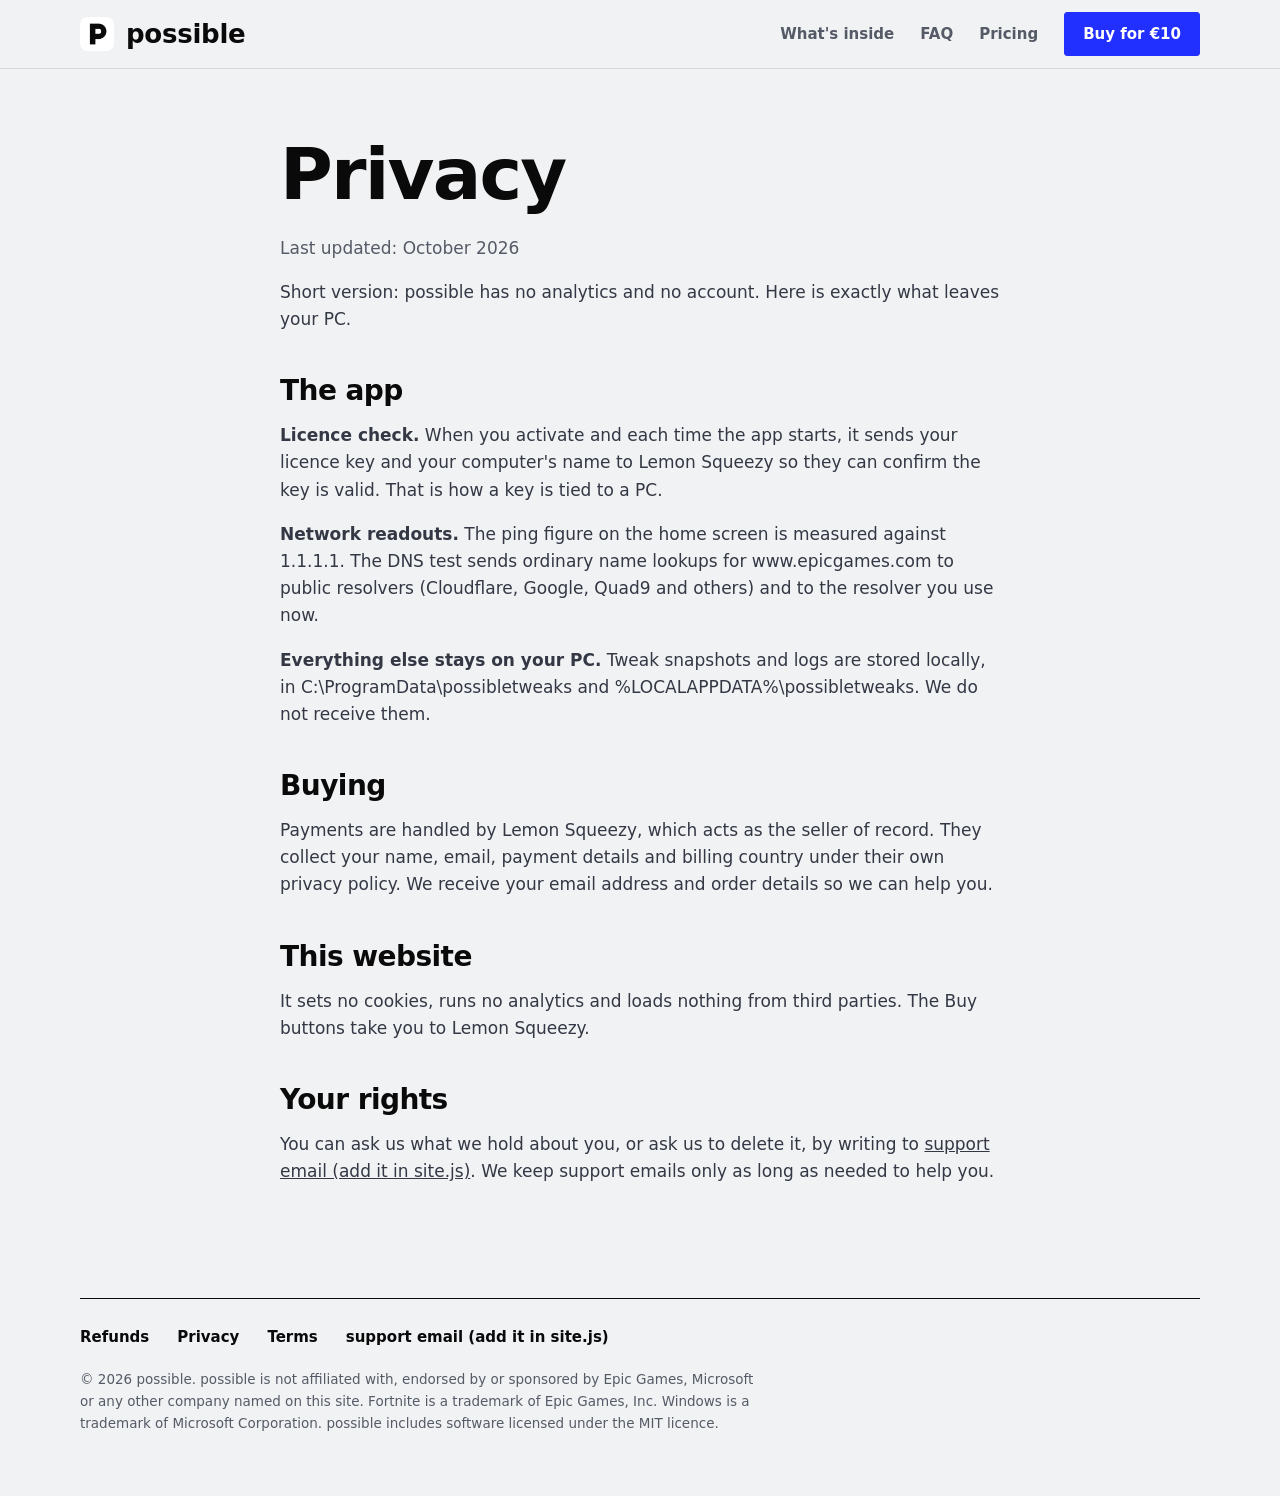
==== privacy.html @ 6659bd15 "Add files via upload" ====
<!doctype html>
<html lang="en">
<head>
<meta charset="utf-8">
<meta name="viewport" content="width=device-width, initial-scale=1">
<title>Privacy - possible</title>
<meta name="description" content="What possible and this website do with your data.">
<link rel="icon" href="img/icon.png">
<link rel="stylesheet" href="style.css">
</head>
<body>
<header class="top"><div class="wrap bar">
  <a class="brand" href="index.html"><img src="img/icon.png" alt="">possible</a>
  <nav aria-label="Main">
    <a href="index.html#inside">What's inside</a>
    <a href="index.html#faq">FAQ</a>
    <a href="index.html#pricing">Pricing</a>
    <a class="btn small" data-buy href="index.html#pricing">Buy for &euro;10</a>
  </nav>
</div></header>

<main><div class="wrap doc">
  <h1>Privacy</h1>
  <p class="date">Last updated: October 2026</p>
  <p>Short version: possible has no analytics and no account. Here is exactly what leaves your PC.</p>
  <h2>The app</h2>
  <p><strong>Licence check.</strong> When you activate and each time the app starts, it sends your licence key and your computer's name to Lemon Squeezy so they can confirm the key is valid. That is how a key is tied to a PC.</p>
  <p><strong>Network readouts.</strong> The ping figure on the home screen is measured against 1.1.1.1. The DNS test sends ordinary name lookups for www.epicgames.com to public resolvers (Cloudflare, Google, Quad9 and others) and to the resolver you use now.</p>
  <p><strong>Everything else stays on your PC.</strong> Tweak snapshots and logs are stored locally, in C:\ProgramData\possibletweaks and %LOCALAPPDATA%\possibletweaks. We do not receive them.</p>
  <h2>Buying</h2>
  <p>Payments are handled by Lemon Squeezy, which acts as the seller of record. They collect your name, email, payment details and billing country under their own privacy policy. We receive your email address and order details so we can help you.</p>
  <h2>This website</h2>
  <p>It sets no cookies, runs no analytics and loads nothing from third parties. The Buy buttons take you to Lemon Squeezy.</p>
  <h2>Your rights</h2>
  <p>You can ask us what we hold about you, or ask us to delete it, by writing to <a data-email href="#">support email</a>. We keep support emails only as long as needed to help you.</p>
</div></main>
<footer><div class="wrap">
  <div class="foot">
    <a href="refunds.html">Refunds</a><a href="privacy.html">Privacy</a><a href="terms.html">Terms</a><a data-email href="#">support email</a>
  </div>
  <p class="legal">&copy; <span id="year">2026</span> possible. possible is not affiliated with, endorsed by or sponsored by Epic Games, Microsoft or any other company named on this site. Fortnite is a trademark of Epic Games, Inc. Windows is a trademark of Microsoft Corporation. possible includes software licensed under the MIT licence.</p>
</div></footer>
<script src="site.js"></script>
</body>
</html>
---- style.css ----
:root{
  --fog:#F1F2F4; --paper:#fff; --ink:#0A0A0A; --graphite:#555B66; --line:#D5D8DE; --signal:#2230FF;
  --display:"Bahnschrift","DIN Alternate","Arial Narrow",system-ui,sans-serif;
  --text:"Segoe UI Variable Text","Segoe UI",system-ui,-apple-system,sans-serif;
}
*{box-sizing:border-box}
html{scroll-behavior:smooth}
body{margin:0;background:var(--fog);color:var(--ink);font:17px/1.6 var(--text);-webkit-font-smoothing:antialiased}
a{color:inherit}
:focus-visible{outline:3px solid var(--signal);outline-offset:3px}
.wrap{width:min(1120px,100% - 48px);margin:0 auto}

/* header */
header.top{position:sticky;top:0;z-index:10;background:rgba(241,242,244,.92);backdrop-filter:blur(8px);border-bottom:1px solid var(--line)}
.bar{display:flex;align-items:center;gap:28px;height:68px}
.brand{display:flex;align-items:center;gap:12px;font:700 26px/1 var(--display);text-decoration:none;letter-spacing:-.01em}
.brand img{width:34px;height:34px;border-radius:7px;display:block}
.bar nav{display:flex;align-items:center;gap:26px;margin-left:auto;font-weight:600;font-size:15px}
.bar nav a{text-decoration:none;color:var(--graphite)}
.bar nav a:hover{color:var(--ink)}
.bar nav a.btn{color:#fff}
.btn{display:inline-block;background:var(--signal);color:#fff;font-weight:700;text-decoration:none;padding:13px 24px;border-radius:3px;border:1.5px solid var(--signal)}
.btn:hover{background:#1522d6;border-color:#1522d6}
.btn.ghost{background:transparent;color:var(--ink);border-color:var(--ink)}
.btn.ghost:hover{background:var(--paper)}
.btn.small{padding:9px 18px;font-size:15px}

/* hero */
.hero{padding:72px 0 0}
h1{font:700 clamp(46px,8vw,104px)/.94 var(--display);letter-spacing:-.025em;margin:0 0 26px;max-width:12ch}
.lede{font-size:clamp(18px,2vw,21px);max-width:54ch;color:var(--graphite);margin:0 0 32px}
.cta{display:flex;gap:14px;flex-wrap:wrap;align-items:center}
.cta .note{color:var(--graphite);font-size:15px}
.shot{margin:64px 0 0;border:1.5px solid var(--ink);background:var(--paper);box-shadow:10px 10px 0 var(--ink)}
.shot img{display:block;width:100%;height:auto}

/* sections */
section{padding:112px 0 0}
h2{font:700 clamp(34px,5vw,58px)/1 var(--display);letter-spacing:-.02em;margin:0 0 18px;max-width:18ch}
h3{font:700 26px/1.1 var(--display);margin:0 0 8px}
.sub{color:var(--graphite);max-width:58ch;margin:0 0 48px}

.feature{display:grid;grid-template-columns:1fr 1.25fr;gap:56px;align-items:center;padding:48px 0;border-top:1.5px solid var(--ink)}
.feature:nth-of-type(even){grid-template-columns:1.25fr 1fr}
.feature:nth-of-type(even) .copy{order:2}
.feature p{color:var(--graphite);margin:0 0 12px;max-width:46ch}
.feature ul{margin:14px 0 0;padding-left:20px;color:var(--graphite)}
.feature li{margin:4px 0}
.feature img{width:100%;height:auto;display:block;border:1.5px solid var(--ink);background:var(--paper)}

.facts{display:grid;grid-template-columns:repeat(3,1fr);border-top:1.5px solid var(--ink)}
.fact{padding:26px 28px 0 0}
.fact + .fact{padding-left:28px;border-left:1px solid var(--line)}
.fact b{display:block;font:700 56px/1 var(--display);letter-spacing:-.02em}
.fact span{color:var(--graphite)}

.honest{border:1.5px solid var(--ink);background:var(--paper);padding:30px 34px;max-width:780px}
.honest p{margin:0 0 10px;color:var(--graphite)}
.honest p:last-child{margin:0}

/* pricing */
.pricing{background:var(--ink);color:#fff;margin-top:112px;padding:96px 0}
.pricing h2{color:#fff}
.price-grid{display:grid;grid-template-columns:1fr 1fr;gap:64px;align-items:start}
.price{font:700 clamp(84px,14vw,168px)/.9 var(--display);letter-spacing:-.04em;margin:0}
.price small{font:600 20px var(--text);letter-spacing:0;color:#B7BCC7;margin-left:12px}
.pricing ul{list-style:none;padding:0;margin:0 0 30px}
.pricing li{padding:12px 0;border-bottom:1px solid #2D313B}
.pricing .lede{color:#B7BCC7}
.pricing .btn{background:#fff;color:var(--ink);border-color:#fff}
.pricing .btn:hover{background:#E6E8EE}

/* faq */
details{border-top:1.5px solid var(--ink);padding:20px 0}
details:last-of-type{border-bottom:1.5px solid var(--ink)}
summary{font:700 24px/1.2 var(--display);cursor:pointer;list-style:none;display:flex;justify-content:space-between;gap:20px}
summary::-webkit-details-marker{display:none}
summary::after{content:"+";font-size:28px;line-height:1}
details[open] summary::after{content:"\2212"}
details p{margin:12px 0 0;color:var(--graphite);max-width:70ch}

/* footer */
footer{padding:96px 0 48px;color:var(--graphite);font-size:15px}
.foot{display:flex;gap:28px;flex-wrap:wrap;border-top:1.5px solid var(--ink);padding-top:26px}
.foot a{text-decoration:none;font-weight:600;color:var(--ink)}
.legal{margin-top:20px;max-width:80ch;font-size:13.5px}

/* text pages */
.doc{padding:72px 0 0;max-width:720px}
.doc h1{font-size:clamp(40px,6vw,72px);max-width:none}
.doc h2{font-size:28px;margin:44px 0 8px}
.doc p,.doc li{color:#333844}
.doc .date{color:var(--graphite)}

@media (max-width:860px){
  .bar nav a:not(.btn){display:none}
  .feature,.feature:nth-of-type(even){grid-template-columns:1fr;gap:28px}
  .feature:nth-of-type(even) .copy{order:0}
  .facts{grid-template-columns:1fr}
  .fact + .fact{padding-left:0;border-left:0;border-top:1px solid var(--line);margin-top:22px}
  .price-grid{grid-template-columns:1fr;gap:36px}
  .shot{box-shadow:6px 6px 0 var(--ink)}
  section{padding-top:80px}
}
@media (prefers-reduced-motion:reduce){html{scroll-behavior:auto}}

[id]{scroll-margin-top:84px}
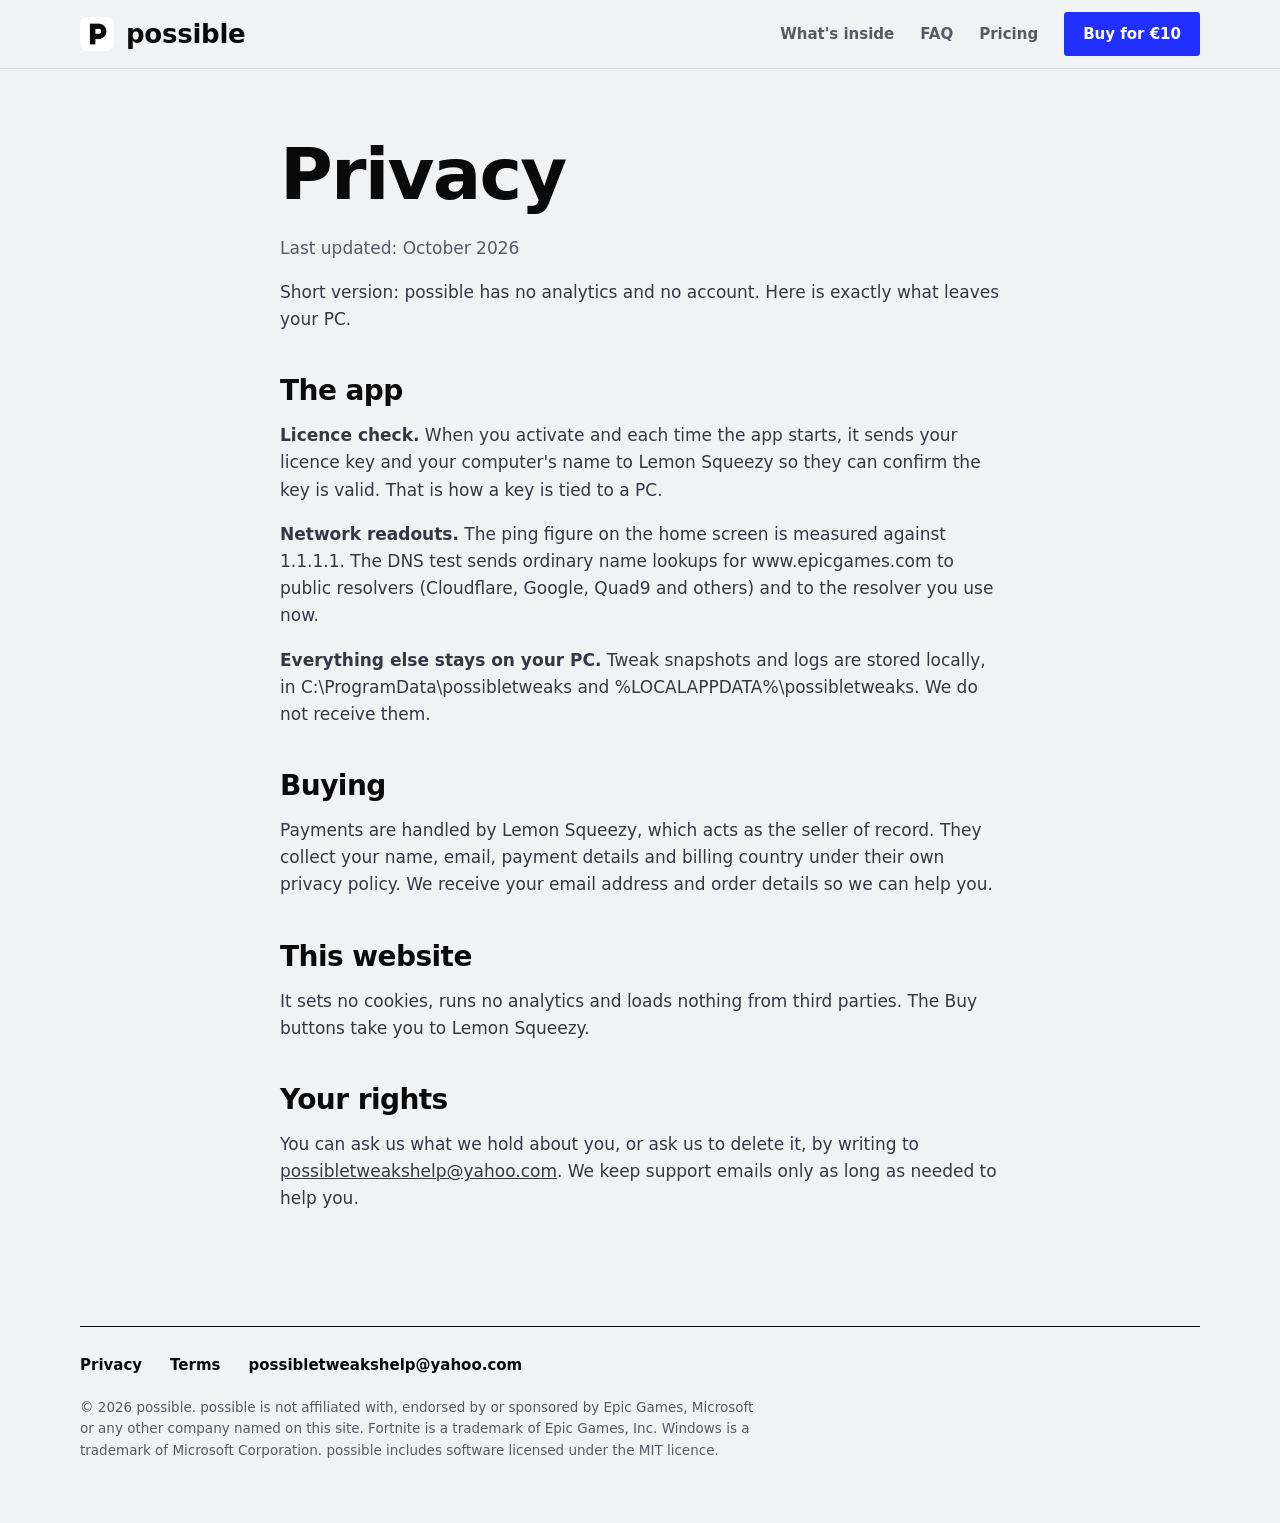
==== commit 6a3c2c10: "Add files via upload" ====
--- a/privacy.html
+++ b/privacy.html
@@ -36,7 +36,7 @@
 </div></main>
 <footer><div class="wrap">
   <div class="foot">
-    <a href="refunds.html">Refunds</a><a href="privacy.html">Privacy</a><a href="terms.html">Terms</a><a data-email href="#">support email</a>
+    <a href="privacy.html">Privacy</a><a href="terms.html">Terms</a><a data-email href="#">support email</a>
   </div>
   <p class="legal">&copy; <span id="year">2026</span> possible. possible is not affiliated with, endorsed by or sponsored by Epic Games, Microsoft or any other company named on this site. Fortnite is a trademark of Epic Games, Inc. Windows is a trademark of Microsoft Corporation. possible includes software licensed under the MIT licence.</p>
 </div></footer>
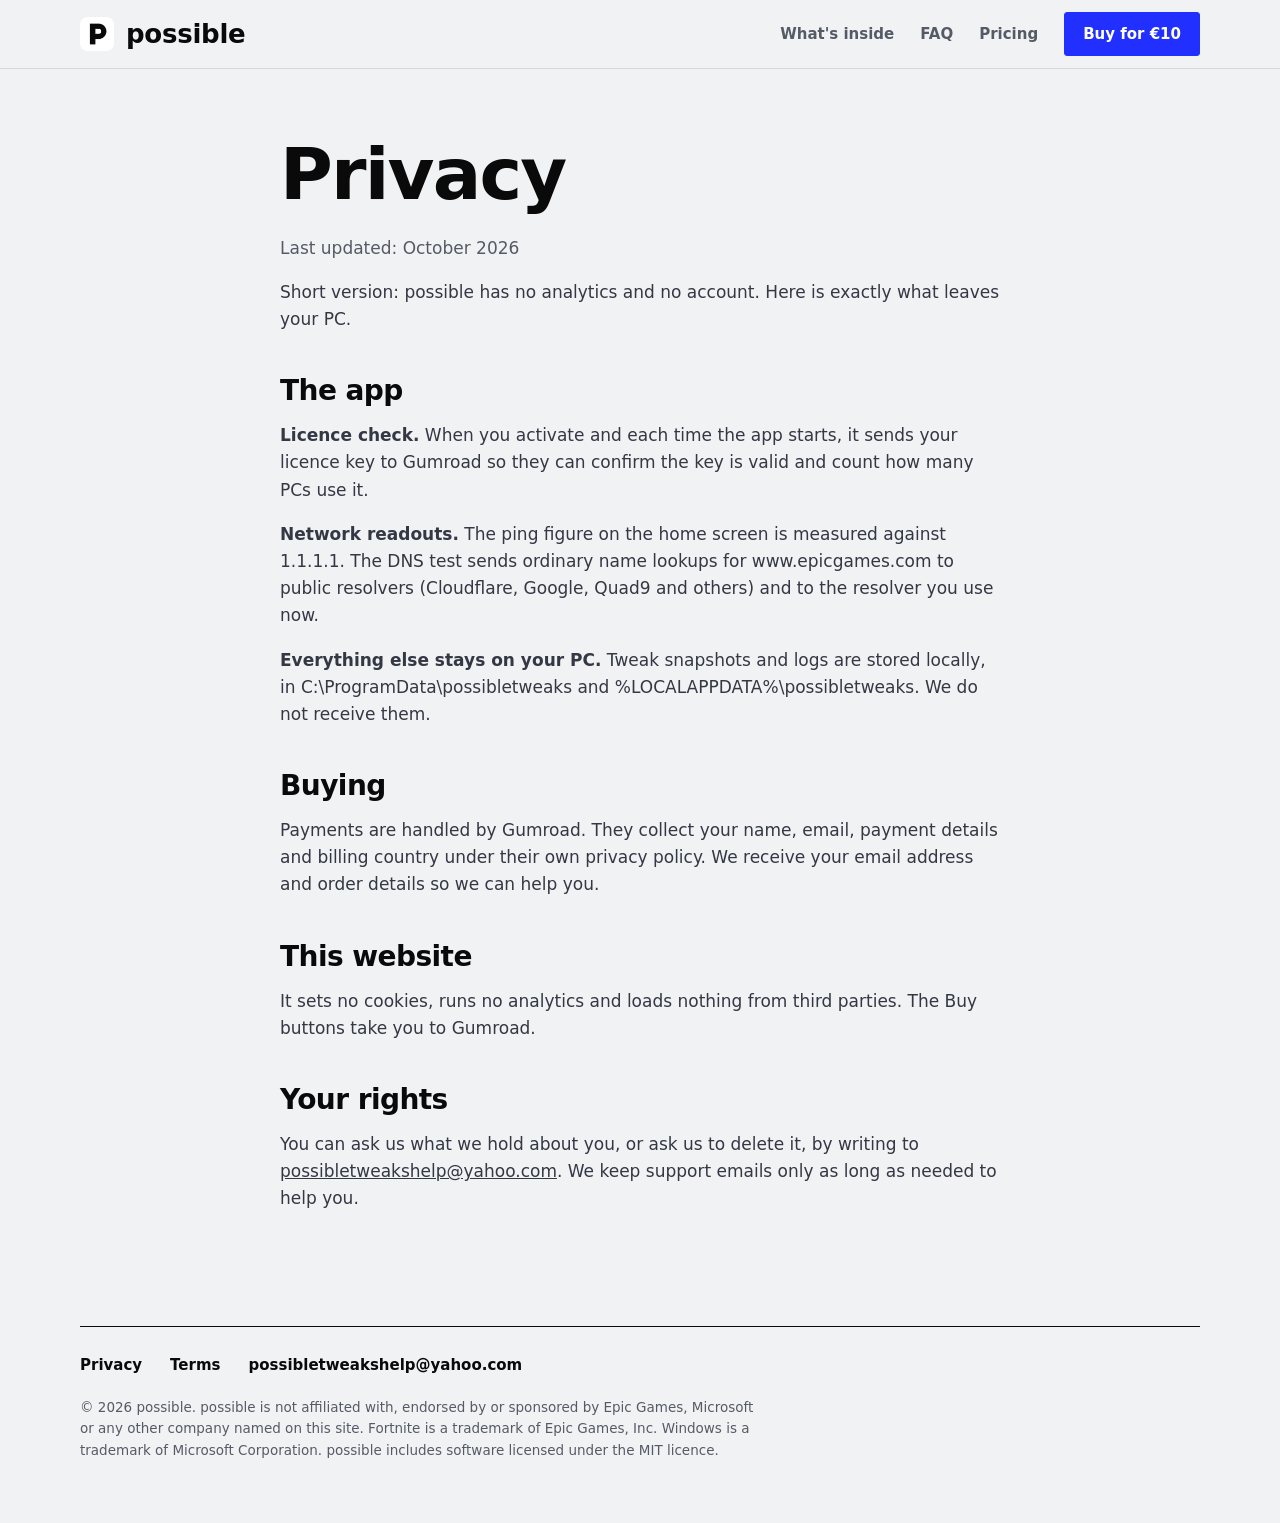
==== commit 6bb11c75: "Add files via upload" ====
--- a/privacy.html
+++ b/privacy.html
@@ -24,13 +24,13 @@
   <p class="date">Last updated: October 2026</p>
   <p>Short version: possible has no analytics and no account. Here is exactly what leaves your PC.</p>
   <h2>The app</h2>
-  <p><strong>Licence check.</strong> When you activate and each time the app starts, it sends your licence key and your computer's name to Lemon Squeezy so they can confirm the key is valid. That is how a key is tied to a PC.</p>
+  <p><strong>Licence check.</strong> When you activate and each time the app starts, it sends your licence key to Gumroad so they can confirm the key is valid and count how many PCs use it.</p>
   <p><strong>Network readouts.</strong> The ping figure on the home screen is measured against 1.1.1.1. The DNS test sends ordinary name lookups for www.epicgames.com to public resolvers (Cloudflare, Google, Quad9 and others) and to the resolver you use now.</p>
   <p><strong>Everything else stays on your PC.</strong> Tweak snapshots and logs are stored locally, in C:\ProgramData\possibletweaks and %LOCALAPPDATA%\possibletweaks. We do not receive them.</p>
   <h2>Buying</h2>
-  <p>Payments are handled by Lemon Squeezy, which acts as the seller of record. They collect your name, email, payment details and billing country under their own privacy policy. We receive your email address and order details so we can help you.</p>
+  <p>Payments are handled by Gumroad. They collect your name, email, payment details and billing country under their own privacy policy. We receive your email address and order details so we can help you.</p>
   <h2>This website</h2>
-  <p>It sets no cookies, runs no analytics and loads nothing from third parties. The Buy buttons take you to Lemon Squeezy.</p>
+  <p>It sets no cookies, runs no analytics and loads nothing from third parties. The Buy buttons take you to Gumroad.</p>
   <h2>Your rights</h2>
   <p>You can ask us what we hold about you, or ask us to delete it, by writing to <a data-email href="#">support email</a>. We keep support emails only as long as needed to help you.</p>
 </div></main>
